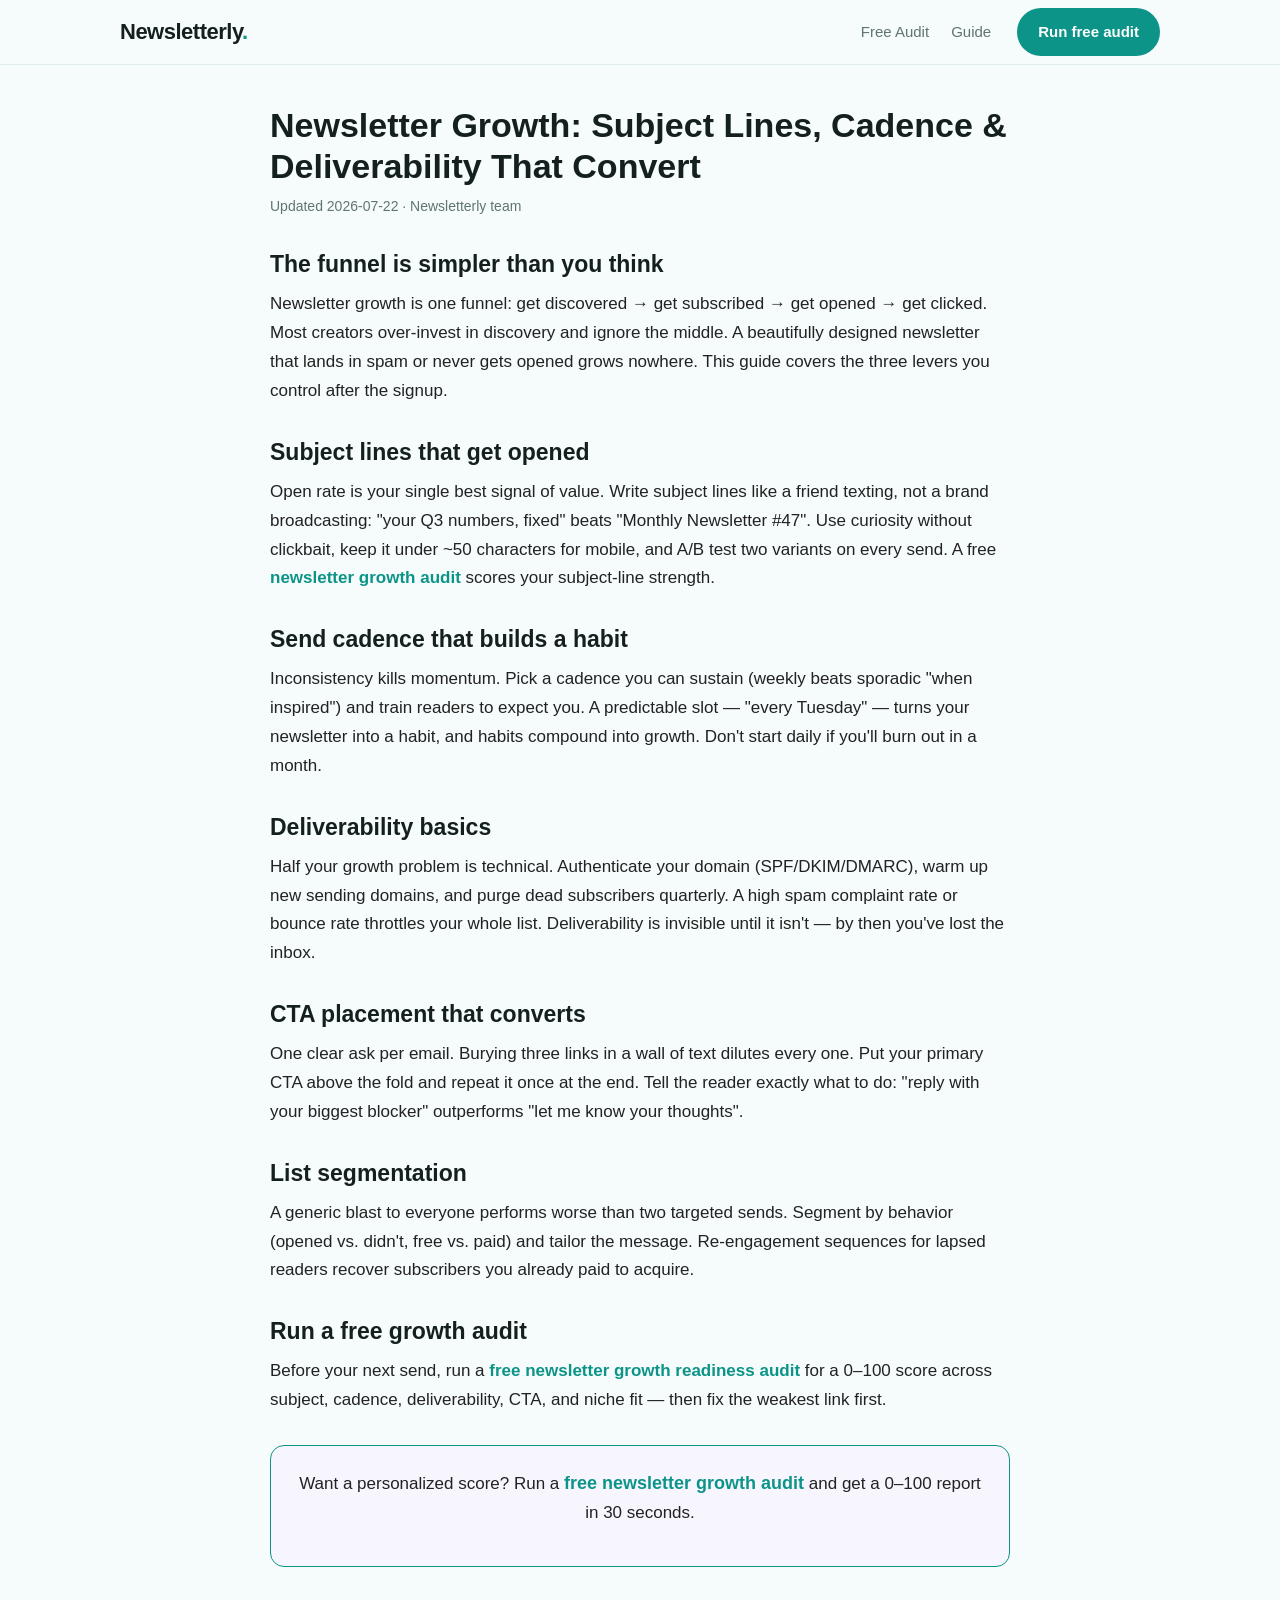
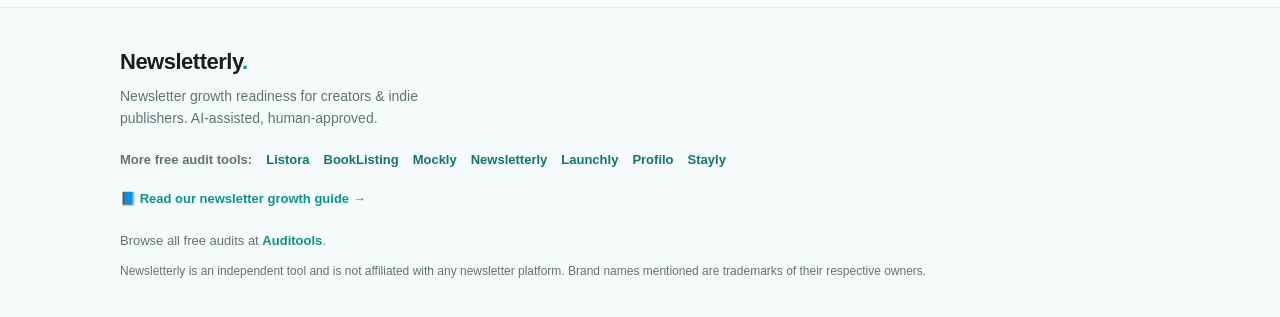
==== blog/index.html @ 3932620f "SEO content round 1: add per-site blog article + footer link + sitemap" ====
<!DOCTYPE html>
<html lang="en">
<head>
  <meta charset="UTF-8" />
  <meta name="viewport" content="width=device-width, initial-scale=1.0" />
  <title>Newsletter Growth: Subject Lines, Cadence & Deliverability That Convert</title>
  <meta name="description" content="A practical newsletter growth guide — subject lines that get opened, a send cadence that builds habit, and deliverability basics that keep you out of spam." />
  <link rel="canonical" href="https://Viyozc.github.io/newsletterly-ai/blog/" />
  <meta property="og:type" content="article" />
  <meta property="og:title" content="Newsletter Growth: Subject Lines, Cadence & Deliverability That Convert" />
  <meta property="og:description" content="A practical newsletter growth guide — subject lines that get opened, a send cadence that builds habit, and deliverability basics that keep you out of spam." />
  <meta property="og:url" content="https://Viyozc.github.io/newsletterly-ai/blog/" />
  <meta property="og:image" content="https://Viyozc.github.io/newsletterly-ai/assets/og-image.png" />
  <meta name="twitter:card" content="summary_large_image" />
  <meta name="twitter:title" content="Newsletter Growth: Subject Lines, Cadence & Deliverability That Convert" />
  <meta name="twitter:description" content="A practical newsletter growth guide — subject lines that get opened, a send cadence that builds habit, and deliverability basics that keep you out of spam." />
  <meta name="twitter:image" content="https://Viyozc.github.io/newsletterly-ai/assets/og-image.png" />
  <link rel="stylesheet" href="../assets/style.css" />
  <script type="application/ld+json">
  {"@context": "https://schema.org", "@type": "Article", "headline": "Newsletter Growth: Subject Lines, Cadence & Deliverability That Convert", "description": "A practical newsletter growth guide \u2014 subject lines that get opened, a send cadence that builds habit, and deliverability basics that keep you out of spam.", "author": {"@type": "Organization", "name": "Newsletterly"}, "publisher": {"@type": "Organization", "name": "Newsletterly"}, "mainEntityOfPage": "https://Viyozc.github.io/newsletterly-ai/blog/", "datePublished": "2026-07-22"}
  </script>
  <style>
    .article {max-width:780px;margin:40px auto;padding:0 20px;}
    .article h1 {font-size:34px;line-height:1.2;margin:0 0 8px;}
    .article .meta {color:var(--muted);font-size:14px;margin-bottom:26px;}
    .article h2 {font-size:23px;margin:32px 0 10px;line-height:1.3;}
    .article p {font-size:17px;line-height:1.7;color:#222;margin:0 0 16px;}
    .article ul {margin:0 0 16px;padding-left:22px;}
    .article li {font-size:16px;line-height:1.6;margin-bottom:8px;}
    .article a {color:var(--brand);font-weight:600;}
    .article .cta-box {background:#f7f6ff;border:1px solid var(--brand);border-radius:14px;padding:22px;margin:30px 0;text-align:center;}
    .article .cta-box a {font-size:18px;}
  </style>
</head>
<body>
  <header class="nav">
    <div class="container nav-inner">
      <a class="brand" href="../">Newsletterly<span class="brand-dot">.</span></a>
      <nav class="nav-links">
        <a href="../#audit">Free Audit</a>
        <a href="./">Guide</a>
      </nav>
      <a class="btn btn-primary nav-cta" href="../#audit">Run free audit</a>
    </div>
  </header>
  <article class="container article">
    <h1>Newsletter Growth: Subject Lines, Cadence & Deliverability That Convert</h1>
    <p class="meta">Updated 2026-07-22 · Newsletterly team</p>
    
<h2>The funnel is simpler than you think</h2>
<p>Newsletter growth is one funnel: get discovered → get subscribed → get opened → get clicked. Most creators over-invest in discovery and ignore the middle. A beautifully designed newsletter that lands in spam or never gets opened grows nowhere. This guide covers the three levers you control after the signup.</p>

<h2>Subject lines that get opened</h2>
<p>Open rate is your single best signal of value. Write subject lines like a friend texting, not a brand broadcasting: "your Q3 numbers, fixed" beats "Monthly Newsletter #47". Use curiosity without clickbait, keep it under ~50 characters for mobile, and A/B test two variants on every send. A free <a href="../#audit">newsletter growth audit</a> scores your subject-line strength.</p>

<h2>Send cadence that builds a habit</h2>
<p>Inconsistency kills momentum. Pick a cadence you can sustain (weekly beats sporadic "when inspired") and train readers to expect you. A predictable slot — "every Tuesday" — turns your newsletter into a habit, and habits compound into growth. Don't start daily if you'll burn out in a month.</p>

<h2>Deliverability basics</h2>
<p>Half your growth problem is technical. Authenticate your domain (SPF/DKIM/DMARC), warm up new sending domains, and purge dead subscribers quarterly. A high spam complaint rate or bounce rate throttles your whole list. Deliverability is invisible until it isn't — by then you've lost the inbox.</p>

<h2>CTA placement that converts</h2>
<p>One clear ask per email. Burying three links in a wall of text dilutes every one. Put your primary CTA above the fold and repeat it once at the end. Tell the reader exactly what to do: "reply with your biggest blocker" outperforms "let me know your thoughts".</p>

<h2>List segmentation</h2>
<p>A generic blast to everyone performs worse than two targeted sends. Segment by behavior (opened vs. didn't, free vs. paid) and tailor the message. Re-engagement sequences for lapsed readers recover subscribers you already paid to acquire.</p>

<h2>Run a free growth audit</h2>
<p>Before your next send, run a <a href="../#audit">free newsletter growth readiness audit</a> for a 0–100 score across subject, cadence, deliverability, CTA, and niche fit — then fix the weakest link first.</p>

    <div class="cta-box">
      <p>Want a personalized score? Run a <a href="../#audit">free newsletter growth audit</a> and get a 0–100 report in 30 seconds.</p>
    </div>
  </article>
  <footer class="footer">
    <div class="container footer-inner">
      <div>
        <a class="brand" href="../">Newsletterly<span class="brand-dot">.</span></a>
        <p class="footer-sub">Newsletter growth readiness for creators & indie publishers. AI-assisted, human-approved.</p>
      </div>
      <div style="display:flex;flex-wrap:wrap;gap:14px;align-items:center;font-size:13px;margin-top:10px;"><span style="color:var(--muted);font-weight:600;">More free audit tools:</span><a href="https://Viyozc.github.io/listora/" style="color:var(--brand-dk);font-weight:600;">Listora</a><a href="https://Viyozc.github.io/booklisting-ai/" style="color:var(--brand-dk);font-weight:600;">BookListing</a><a href="https://Viyozc.github.io/mockly-ai/" style="color:var(--brand-dk);font-weight:600;">Mockly</a><a href="https://Viyozc.github.io/newsletterly-ai/" style="color:var(--brand-dk);font-weight:600;">Newsletterly</a><a href="https://Viyozc.github.io/launchly-ai/" style="color:var(--brand-dk);font-weight:600;">Launchly</a><a href="https://Viyozc.github.io/profilo-ai/" style="color:var(--brand-dk);font-weight:600;">Profilo</a><a href="https://Viyozc.github.io/stayly-ai/" style="color:var(--brand-dk);font-weight:600;">Stayly</a></div>
      <p style="color:var(--muted);font-size:13px;margin-top:8px;">📘 <a href="./" style="color:var(--brand);font-weight:600;">Read our newsletter growth guide</a> →</p>
      <p style="color:var(--muted);font-size:13px;margin-top:12px;">Browse all free audits at <a href="https://Viyozc.github.io/auditools/" style="color:var(--brand);font-weight:600;">Auditools</a>.</p>
      <p class="footer-fine">Newsletterly is an independent tool and is not affiliated with any newsletter platform. Brand names mentioned are trademarks of their respective owners.</p>
    </div>
  </footer>
</body>
</html>
---- assets/style.css ----
:root {
  --bg: #f6fbfb;
  --ink: #14201f;
  --muted: #5f7572;
  --line: #dfeeec;
  --brand: #0d9488;
  --brand-dk: #0f766e;
  --brand-soft: #e3f5f2;
  --good: #2f9e6b;
  --warn: #e0a106;
  --bad: #d9534f;
  --card: #ffffff;
  --shadow: 0 10px 30px rgba(13, 148, 136, 0.08);
  --radius: 16px;
  --maxw: 1080px;
}

* { box-sizing: border-box; margin: 0; padding: 0; }
html { scroll-behavior: smooth; }
body {
  font-family: -apple-system, BlinkMacSystemFont, "Segoe UI", Roboto, "Helvetica Neue", Arial, sans-serif;
  background: var(--bg);
  color: var(--ink);
  line-height: 1.6;
  -webkit-font-smoothing: antialiased;
}
.container { width: 100%; max-width: var(--maxw); margin: 0 auto; padding: 0 20px; }
a { color: inherit; text-decoration: none; }
em { font-style: normal; }

/* Buttons */
.btn {
  display: inline-block;
  font-weight: 600;
  border-radius: 999px;
  padding: 11px 20px;
  cursor: pointer;
  border: 1px solid transparent;
  font-size: 15px;
  transition: transform .08s ease, background .2s ease, box-shadow .2s ease;
}
.btn:active { transform: translateY(1px); }
.btn-primary { background: var(--brand); color: #fff; }
.btn-primary:hover { background: var(--brand-dk); box-shadow: 0 6px 18px rgba(13,148,136,.35); }
.btn-lg { padding: 14px 26px; font-size: 16px; }
.btn-block { width: 100%; text-align: center; }

/* Nav */
.nav {
  position: sticky; top: 0; z-index: 50;
  background: rgba(246,251,251,.85);
  backdrop-filter: blur(10px);
  border-bottom: 1px solid var(--line);
}
.nav-inner { display: flex; align-items: center; gap: 18px; height: 64px; }
.brand { font-weight: 800; font-size: 22px; letter-spacing: -.5px; }
.brand-dot { color: var(--brand); }
.nav-links { display: flex; gap: 22px; margin-left: auto; font-size: 15px; color: var(--muted); }
.nav-links a:hover { color: var(--ink); }
.nav-cta { margin-left: 8px; }

/* Hero */
.hero { padding: 64px 0 48px; }
.hero-inner { display: grid; grid-template-columns: 1.1fr .9fr; gap: 40px; align-items: center; }
.badge {
  display: inline-block; background: var(--brand-soft); color: var(--brand-dk);
  font-size: 13px; font-weight: 600; padding: 6px 12px; border-radius: 999px; margin-bottom: 16px;
}
.hero h1 { font-size: 46px; line-height: 1.08; letter-spacing: -1px; font-weight: 800; }
.hl { color: var(--brand); }
.lede { color: var(--muted); font-size: 18px; margin: 18px 0 26px; max-width: 540px; }
.lede strong { color: var(--ink); }
.hero-actions { display: flex; flex-direction: column; gap: 10px; align-items: flex-start; }
.hero-note { font-size: 13px; color: var(--muted); }
.hero-stats { display: flex; gap: 28px; margin-top: 30px; }
.hero-stats strong { display: block; font-size: 26px; color: var(--ink); }
.hero-stats span { font-size: 13px; color: var(--muted); }

/* Hero visual / score card */
.hero-visual { display: flex; justify-content: center; }
.score-card {
  background: var(--card); border: 1px solid var(--line); border-radius: var(--radius);
  box-shadow: var(--shadow); padding: 26px; width: 320px;
}
.score-ring {
  width: 120px; height: 120px; border-radius: 50%;
  background: conic-gradient(var(--brand) 0deg, #e2eeec 0deg);
  display: flex; align-items: center; justify-content: center; flex-direction: column;
  margin: 0 auto 16px; position: relative;
}
.score-ring::after {
  content: ""; position: absolute; inset: 12px; background: var(--card); border-radius: 50%;
}
.score-ring.lg { width: 150px; height: 150px; }
.score-num { position: relative; z-index: 1; font-size: 38px; font-weight: 800; }
.score-ring.lg .score-num { font-size: 46px; }
.score-grad { position: relative; z-index: 1; font-size: 13px; color: var(--muted); }
.score-meta { text-align: center; margin-bottom: 18px; }
.grade {
  display: inline-block; background: var(--brand-soft); color: var(--brand-dk);
  font-weight: 700; padding: 3px 12px; border-radius: 999px; font-size: 14px;
}
.grade.big { font-size: 18px; padding: 5px 16px; }
.score-sub { display: block; font-size: 13px; color: var(--muted); margin-top: 4px; }
.mini-bars { display: flex; flex-direction: column; gap: 10px; }
.mbar { display: grid; grid-template-columns: 90px 1fr; align-items: center; gap: 10px; font-size: 13px; color: var(--muted); }
.mbar i { display: block; height: 8px; background: var(--brand); border-radius: 999px; }
.mbar i { grid-column: 2; }
.mbar span { grid-column: 1; }

/* Section heads */
.section-head { text-align: center; max-width: 640px; margin: 0 auto 36px; }
.section-head h2 { font-size: 34px; letter-spacing: -.5px; font-weight: 800; }
.section-head p { color: var(--muted); margin-top: 10px; font-size: 17px; }

/* Audit */
.audit { padding: 56px 0; background: linear-gradient(180deg, #fff 0%, var(--bg) 100%); }
.audit-grid { display: grid; grid-template-columns: 1fr 1fr; gap: 28px; align-items: start; }
.audit-form, .audit-result {
  background: var(--card); border: 1px solid var(--line); border-radius: var(--radius);
  box-shadow: var(--shadow); padding: 24px;
}
.field { display: block; margin-bottom: 16px; }
.field > span { display: flex; justify-content: space-between; font-size: 14px; font-weight: 600; margin-bottom: 6px; }
.field em { color: var(--muted); font-weight: 500; font-size: 12px; }
.field input, .field textarea, .field select {
  width: 100%; border: 1px solid var(--line); border-radius: 10px; padding: 11px 13px;
  font: inherit; color: var(--ink); background: #fdfffe; resize: vertical;
}
.field input:focus, .field textarea:focus, .field select:focus { outline: none; border-color: var(--brand); box-shadow: 0 0 0 3px var(--brand-soft); }
.field-row { display: flex; gap: 14px; }
.field-row .field { flex: 1; }
@media (max-width: 560px) { .field-row { flex-direction: column; gap: 0; } }
.form-fine { font-size: 12px; color: var(--muted); text-align: center; margin-top: 10px; }

/* Result */
.result-top { display: flex; gap: 20px; align-items: center; margin-bottom: 22px; }
.result-sub { font-size: 14px; color: var(--muted); margin-top: 6px; max-width: 240px; }
.bars { display: flex; flex-direction: column; gap: 12px; margin-bottom: 22px; }
.bar-row { display: grid; grid-template-columns: 120px 1fr 38px; align-items: center; gap: 10px; font-size: 13px; }
.bar-track { height: 9px; background: #e2eeec; border-radius: 999px; overflow: hidden; }
.bar-fill { height: 100%; border-radius: 999px; background: var(--brand); transition: width .5s ease; }
.bar-val { text-align: right; color: var(--muted); font-weight: 600; }
.tips h3 { font-size: 16px; margin-bottom: 10px; }
.tips ul { list-style: none; display: flex; flex-direction: column; gap: 8px; }
.tips li { background: var(--brand-soft); border-radius: 10px; padding: 10px 12px; font-size: 14px; position: relative; padding-left: 34px; }
.tips li::before { content: "→"; position: absolute; left: 12px; color: var(--brand-dk); font-weight: 800; }
.tips li.ok { background: #e9f7f0; }
.tips li.ok::before { content: "✓"; color: var(--good); }

.email-capture { border-top: 1px solid var(--line); padding-top: 18px; margin-top: 4px; }
.email-capture label { display: block; font-size: 14px; font-weight: 600; margin-bottom: 8px; }
.email-row { display: flex; gap: 8px; }
.email-row input { flex: 1; border: 1px solid var(--line); border-radius: 10px; padding: 11px 13px; font: inherit; }
.email-row input:focus { outline: none; border-color: var(--brand); box-shadow: 0 0 0 3px var(--brand-soft); }

/* How */
.how { padding: 56px 0; }
.steps { display: grid; grid-template-columns: repeat(3, 1fr); gap: 20px; }
.step { background: var(--card); border: 1px solid var(--line); border-radius: var(--radius); padding: 24px; }
.step-num { display: inline-flex; width: 34px; height: 34px; align-items: center; justify-content: center; background: var(--brand); color: #fff; border-radius: 50%; font-weight: 800; margin-bottom: 12px; }
.step h3 { font-size: 19px; margin-bottom: 6px; }
.step p { color: var(--muted); font-size: 15px; }

/* Why */
.why { padding: 56px 0; background: #fff; }
.why-grid { display: grid; grid-template-columns: 1fr 1fr; gap: 18px; }
.why-card { border: 1px solid var(--line); border-radius: var(--radius); padding: 22px; }
.why-card h3 { font-size: 18px; margin-bottom: 8px; }
.why-card p { color: var(--muted); font-size: 15px; }

/* FAQ */
.faq { padding: 56px 0; }
.faq-list { max-width: 720px; margin: 0 auto; display: flex; flex-direction: column; gap: 10px; }
.faq details { background: var(--card); border: 1px solid var(--line); border-radius: 12px; padding: 4px 18px; }
.faq summary { cursor: pointer; font-weight: 600; padding: 14px 0; list-style: none; }
.faq summary::-webkit-details-marker { display: none; }
.faq summary::after { content: "+"; float: right; color: var(--brand); font-weight: 800; }
.faq details[open] summary::after { content: "−"; }
.faq details p { color: var(--muted); padding: 0 0 14px; font-size: 15px; }

/* Footer */
.footer { border-top: 1px solid var(--line); padding: 36px 0; background: var(--bg); }
.footer-inner { display: flex; flex-direction: column; gap: 10px; }
.footer-sub { color: var(--muted); font-size: 14px; margin-top: 6px; max-width: 360px; }
.footer-fine { font-size: 12px; color: var(--muted); }

/* Responsive */
@media (max-width: 860px) {
  .hero-inner, .audit-grid, .why-grid { grid-template-columns: 1fr; }
  .hero-visual { order: -1; }
  .steps { grid-template-columns: 1fr; }
  .nav-links { display: none; }
  .hero h1 { font-size: 36px; }
}
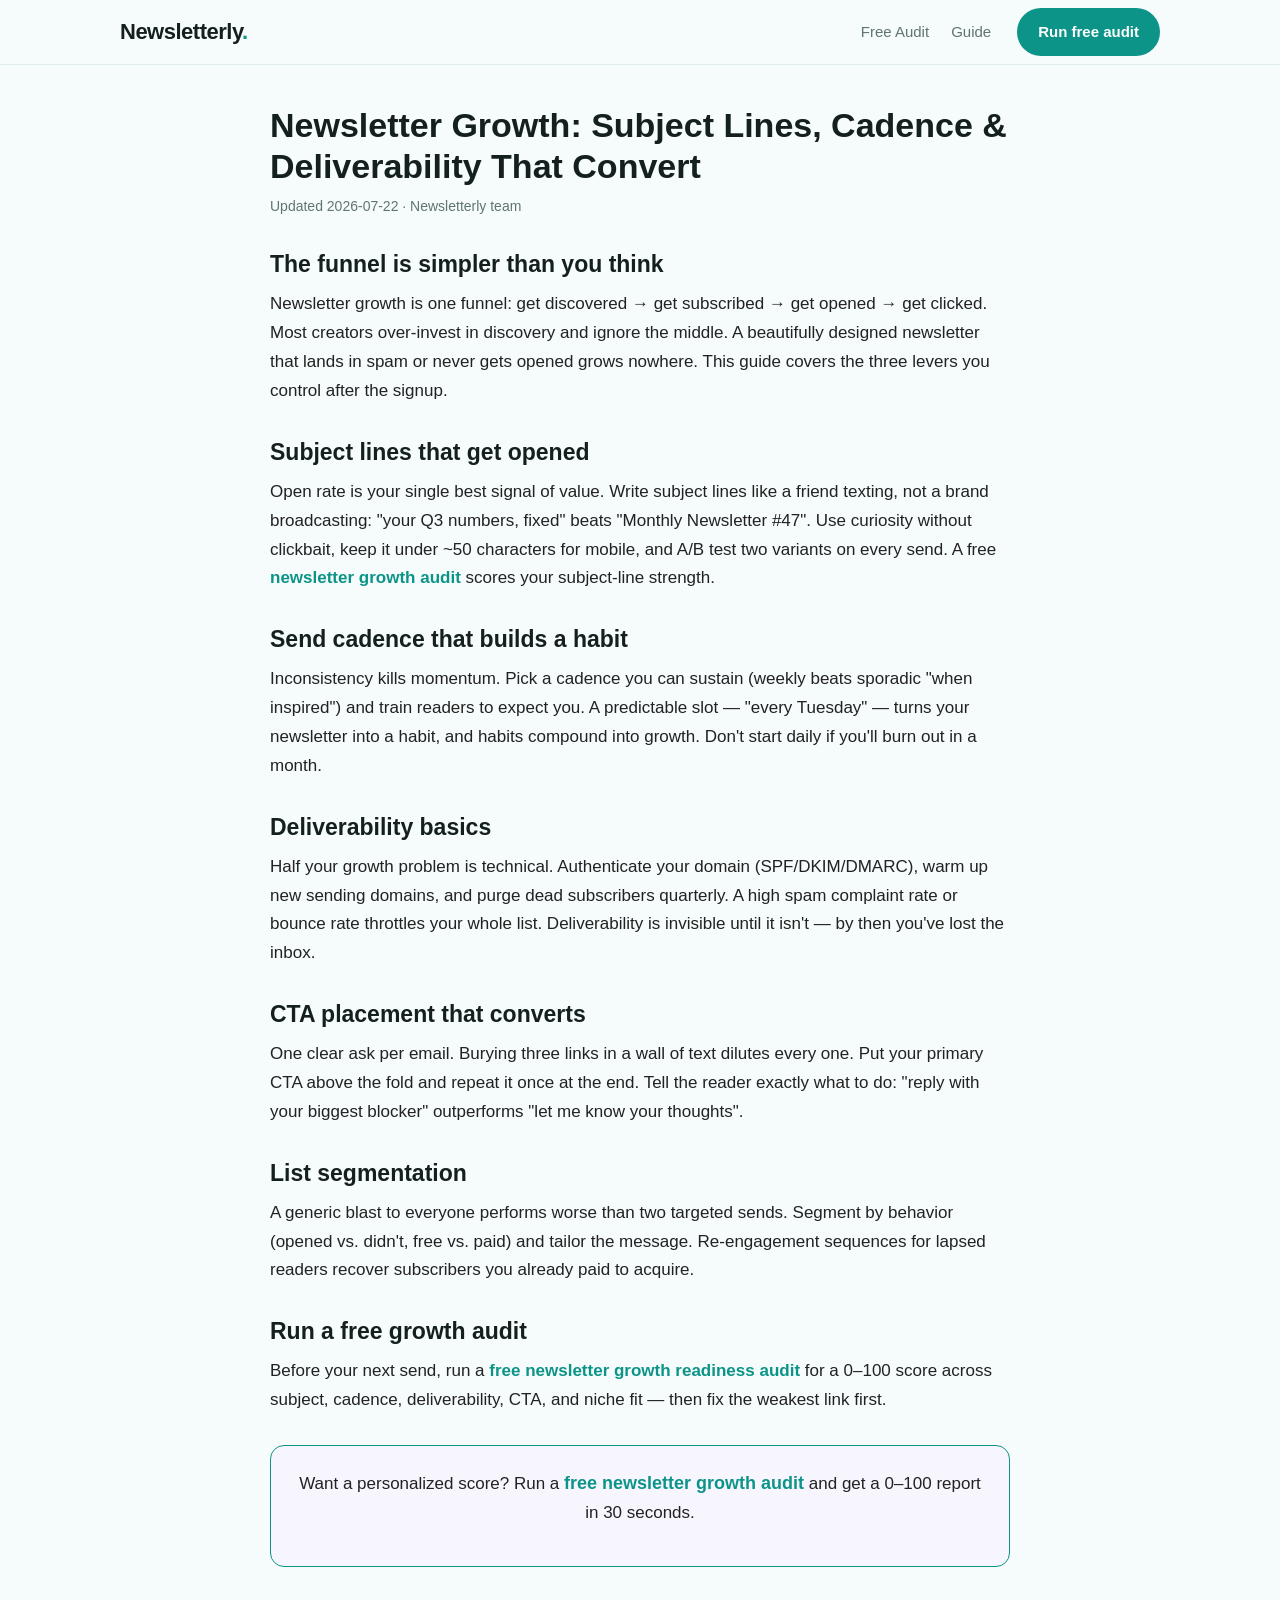
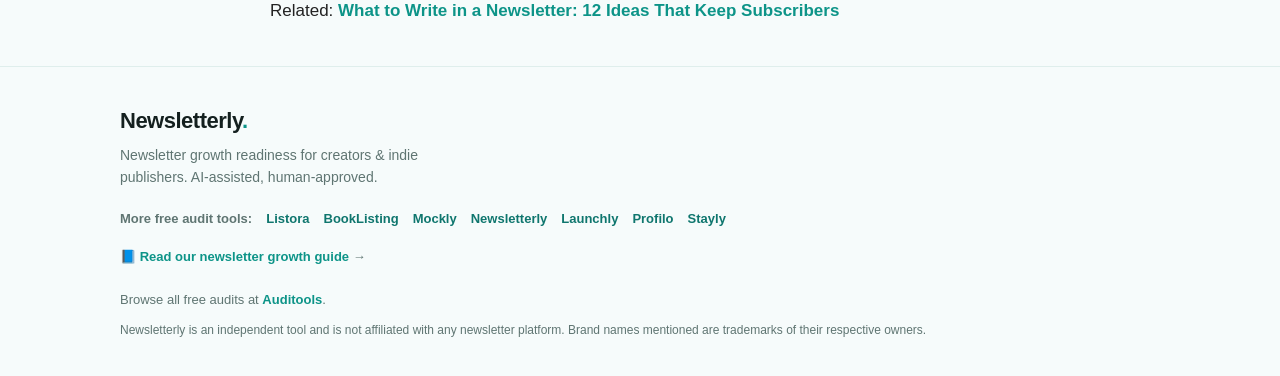
==== commit 7964e0a9: "SEO content round 2: 7 more vertical-keyword articles + footer/cross-links + sitemap" ====
--- a/blog/index.html
+++ b/blog/index.html
@@ -71,6 +71,7 @@
     <div class="cta-box">
       <p>Want a personalized score? Run a <a href="../#audit">free newsletter growth audit</a> and get a 0–100 report in 30 seconds.</p>
     </div>
+  <p class="related">Related: <a href="./what-to-write-newsletter/">What to Write in a Newsletter: 12 Ideas That Keep Subscribers</a></p>
   </article>
   <footer class="footer">
     <div class="container footer-inner">
